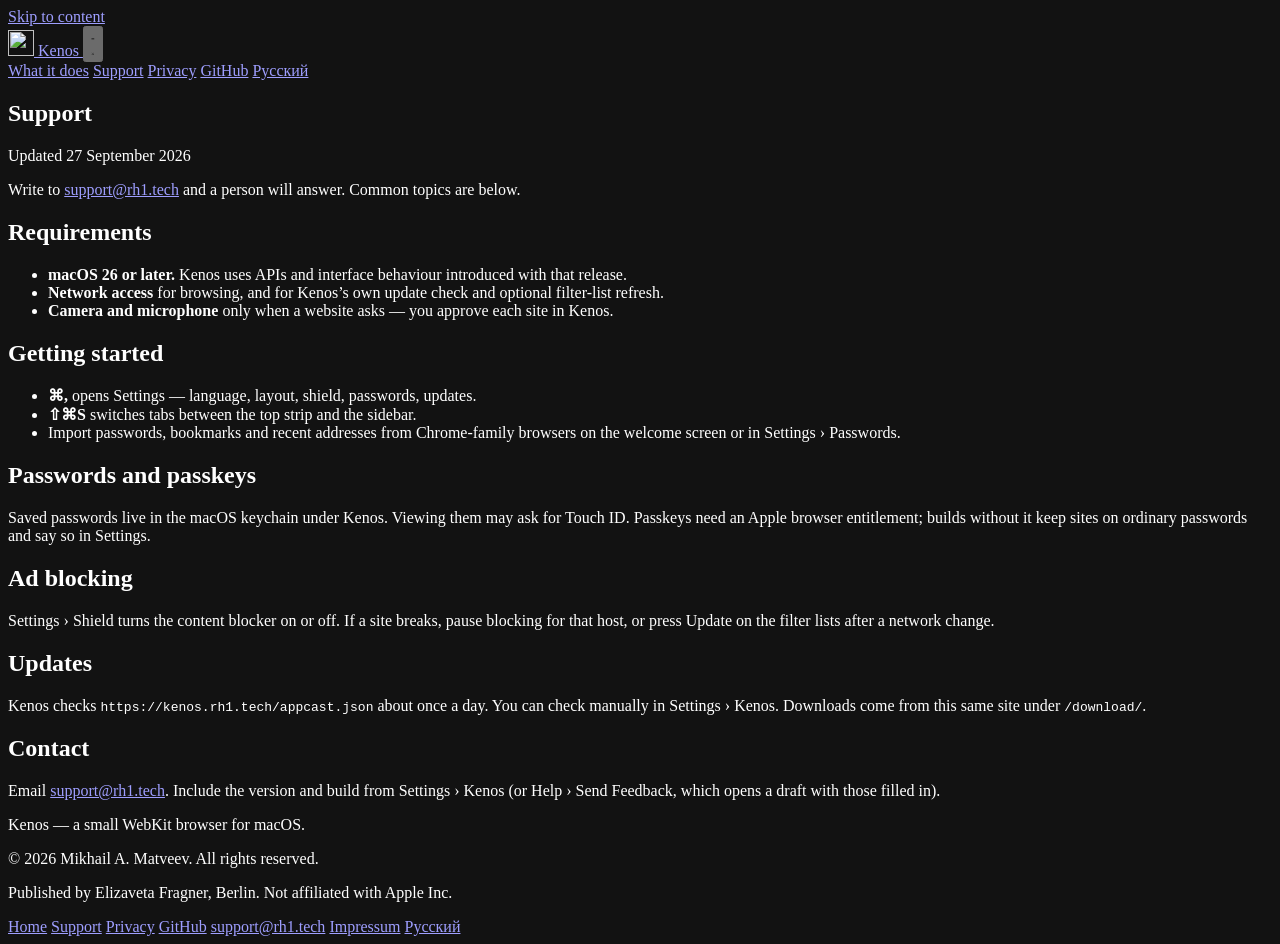
==== site/support/index.html @ bff9bfde "Initial public release of Kenos. WebKit browser for macOS 26+, site, and Developer ID shipping scrip" ====
<!DOCTYPE html>
<html lang="en">
<head>
<meta charset="utf-8">
<meta name="viewport" content="width=device-width, initial-scale=1">
<title>Support — Kenos</title>
<meta name="description" content="Help for Kenos: requirements, permissions, updates, and how to reach support@rh1.tech.">
<link rel="canonical" href="https://kenos.rh1.tech/support/">
<link rel="alternate" hreflang="en" href="https://kenos.rh1.tech/support/">
<link rel="alternate" hreflang="ru" href="https://kenos.rh1.tech/ru/support/">
<link rel="alternate" hreflang="x-default" href="https://kenos.rh1.tech/support/">
<meta property="og:type" content="website">
<meta property="og:site_name" content="Kenos">
<meta property="og:title" content="Support — Kenos">
<meta property="og:description" content="Help for Kenos: requirements, permissions, updates, and how to reach support@rh1.tech.">
<meta property="og:url" content="https://kenos.rh1.tech/support/">
<meta property="og:image" content="https://kenos.rh1.tech/assets/img/og.png">
<meta property="og:locale" content="en_US">
<meta property="og:locale:alternate" content="ru_RU">
<meta name="twitter:card" content="summary_large_image">
<meta name="theme-color" content="#0e0f12">
<meta name="color-scheme" content="dark">
<link rel="icon" href="/assets/img/favicon.png" type="image/png" sizes="64x64">
<link rel="apple-touch-icon" href="/assets/img/apple-touch-icon.png">
<link rel="stylesheet" href="/assets/css/fonts.css">
<link rel="stylesheet" href="/assets/css/site.css">
<script>document.documentElement.classList.add('js');</script>
</head>
<body>
<a class="skip" href="#main">Skip to content</a>
<header class="site-header">
  <div class="wrap">
    <a class="brand" href="/">
      <img src="/assets/img/apple-touch-icon.png" alt="" width="26" height="26">
      Kenos
    </a>
    <button class="nav-toggle" type="button" aria-expanded="false" aria-controls="site-nav" aria-label="Menu">
      <svg class="ic-burger" viewBox="0 0 24 24" aria-hidden="true"><path d="M3 6h18v2H3zm0 5h18v2H3zm0 5h18v2H3z"/></svg>
      <svg class="ic-close" viewBox="0 0 24 24" aria-hidden="true"><path d="M5.6 4.2 12 10.6l6.4-6.4 1.4 1.4L13.4 12l6.4 6.4-1.4 1.4L12 13.4l-6.4 6.4-1.4-1.4L10.6 12 4.2 5.6z"/></svg>
    </button>
    <nav class="site-nav" id="site-nav" aria-label="Main">
      <a href="/#what">What it does</a>
      <a href="/support/" aria-current="page">Support</a>
      <a href="/privacy/">Privacy</a>
      <a href="https://github.com/rh1tech/kenos">GitHub</a>
      <a class="lang" href="/ru/support/" lang="ru" hreflang="ru">Русский</a>
    </nav>
  </div>
</header>

<main id="main">
<section class="doc">
  <div class="wrap narrow">
    <h1>Support</h1>
    <p class="updated">Updated 27 September 2026</p>
    <p class="lead">Write to <a href="mailto:support@rh1.tech">support@rh1.tech</a> and a person will answer. Common topics are below.</p>

    <h2>Requirements</h2>
    <ul>
      <li><strong>macOS 26 or later.</strong> Kenos uses APIs and interface behaviour introduced with that release.</li>
      <li><strong>Network access</strong> for browsing, and for Kenos’s own update check and optional filter-list refresh.</li>
      <li><strong>Camera and microphone</strong> only when a website asks — you approve each site in Kenos.</li>
    </ul>

    <h2>Getting started</h2>
    <ul>
      <li><strong>⌘,</strong> opens Settings — language, layout, shield, passwords, updates.</li>
      <li><strong>⇧⌘S</strong> switches tabs between the top strip and the sidebar.</li>
      <li>Import passwords, bookmarks and recent addresses from Chrome-family browsers on the welcome screen or in Settings › Passwords.</li>
    </ul>

    <h2>Passwords and passkeys</h2>
    <p>Saved passwords live in the macOS keychain under Kenos. Viewing them may ask for Touch ID. Passkeys need an Apple browser entitlement; builds without it keep sites on ordinary passwords and say so in Settings.</p>

    <h2>Ad blocking</h2>
    <p>Settings › Shield turns the content blocker on or off. If a site breaks, pause blocking for that host, or press Update on the filter lists after a network change.</p>

    <h2>Updates</h2>
    <p>Kenos checks <code>https://kenos.rh1.tech/appcast.json</code> about once a day. You can check manually in Settings › Kenos. Downloads come from this same site under <code>/download/</code>.</p>

    <h2>Contact</h2>
    <p>Email <a href="mailto:support@rh1.tech">support@rh1.tech</a>. Include the version and build from Settings › Kenos (or Help › Send Feedback, which opens a draft with those filled in).</p>
  </div>
</section>
</main>
<footer class="site-footer">
  <div class="wrap">
    <div>
      <p>Kenos — a small WebKit browser for macOS.</p>
      <p>© 2026 Mikhail A. Matveev. All rights reserved.</p>
      <p>Published by Elizaveta Fragner, Berlin. Not affiliated with Apple Inc.</p>
    </div>
    <nav class="footer-links" aria-label="Footer">
      <a href="/">Home</a>
      <a href="/support/">Support</a>
      <a href="/privacy/">Privacy</a>
      <a href="https://github.com/rh1tech/kenos">GitHub</a>
      <a href="mailto:support@rh1.tech">support@rh1.tech</a>
      <a href="/impressum/">Impressum</a>
      <a href="/ru/" lang="ru" hreflang="ru">Русский</a>
    </nav>
  </div>
</footer>
<script src="/assets/js/site.js" defer></script>
</body>
</html>
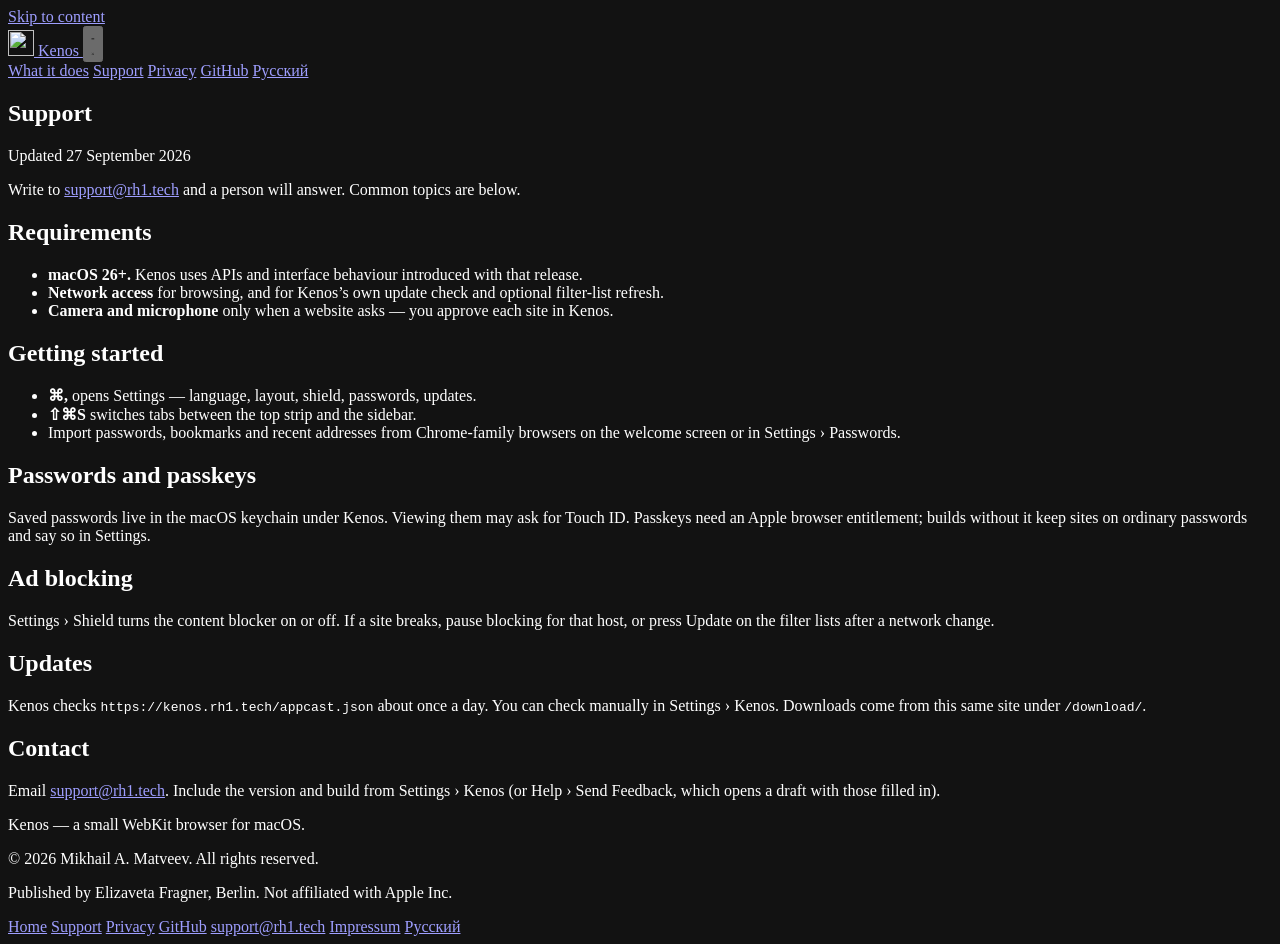
==== commit 442ba104: "Say macOS 26+ for the system requirement." ====
--- a/site/support/index.html
+++ b/site/support/index.html
@@ -57,7 +57,7 @@
 
     <h2>Requirements</h2>
     <ul>
-      <li><strong>macOS 26 or later.</strong> Kenos uses APIs and interface behaviour introduced with that release.</li>
+      <li><strong>macOS 26+.</strong> Kenos uses APIs and interface behaviour introduced with that release.</li>
       <li><strong>Network access</strong> for browsing, and for Kenos’s own update check and optional filter-list refresh.</li>
       <li><strong>Camera and microphone</strong> only when a website asks — you approve each site in Kenos.</li>
     </ul>
